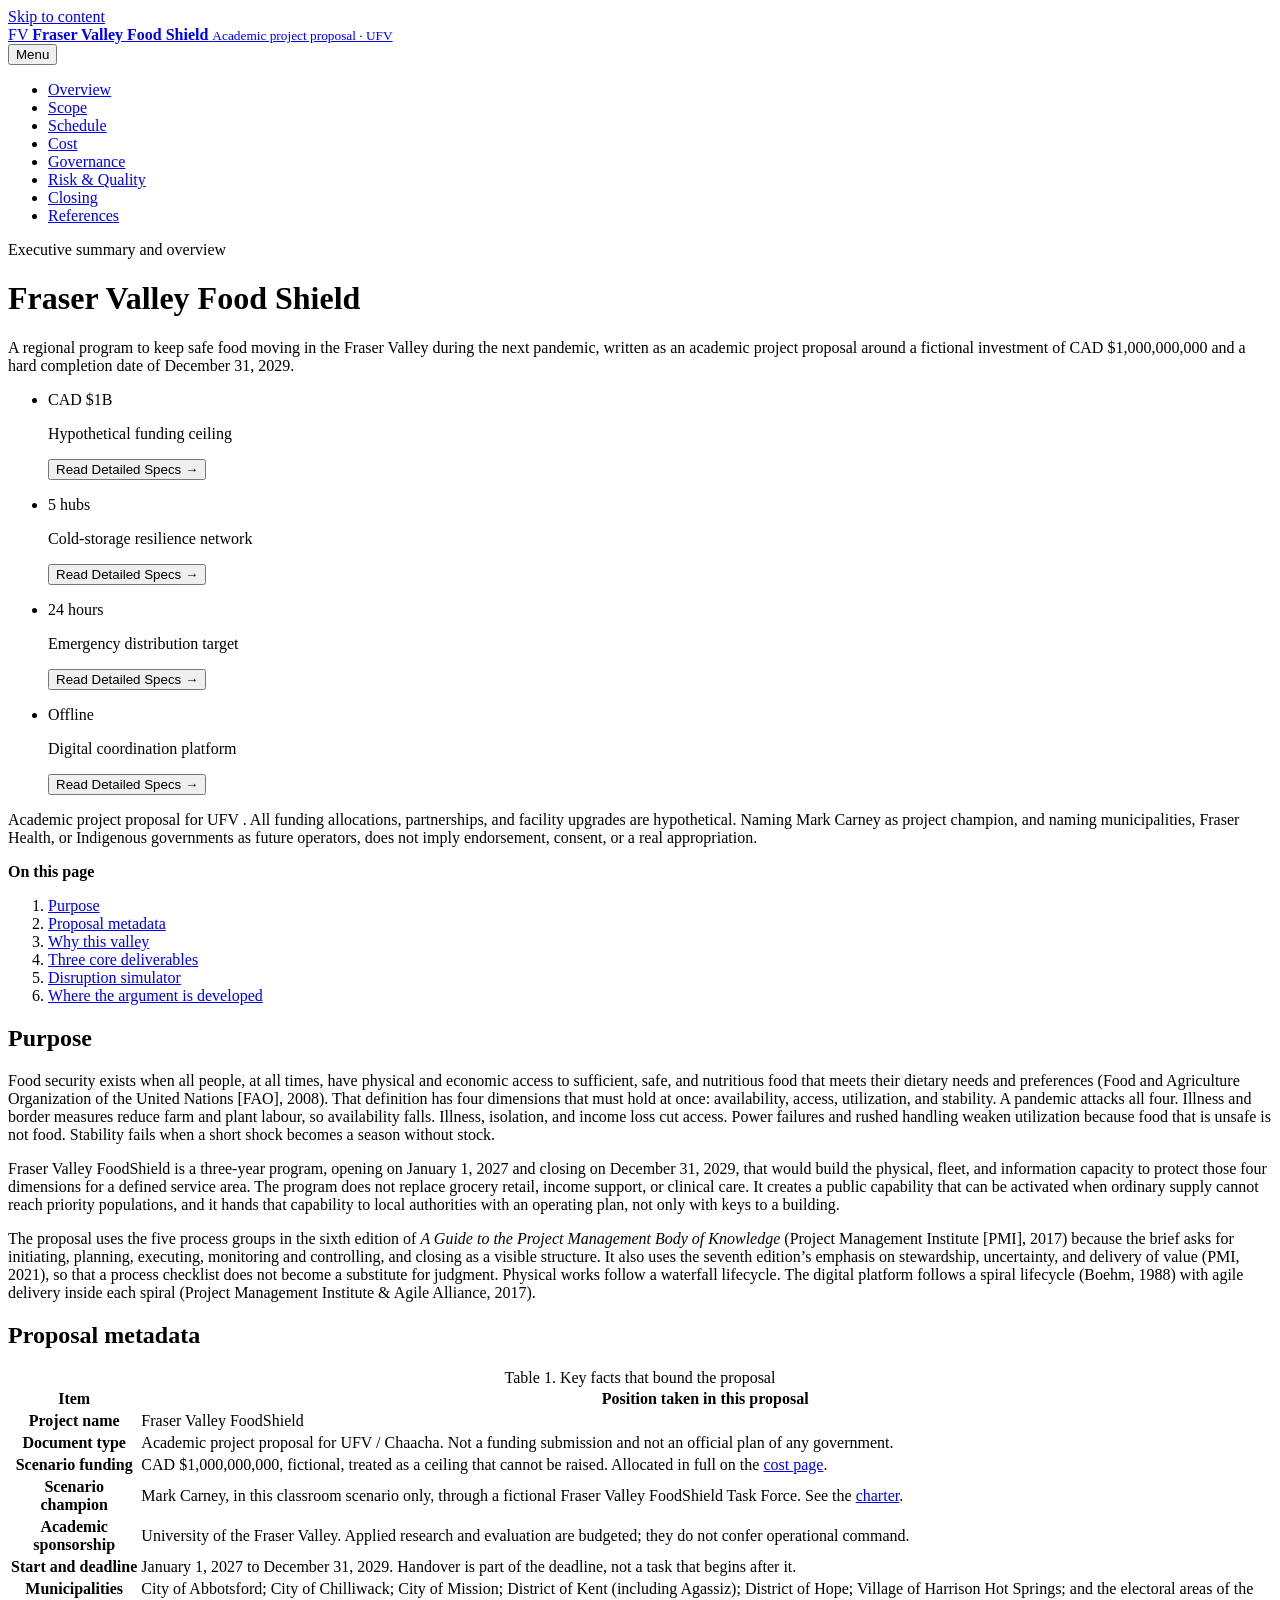
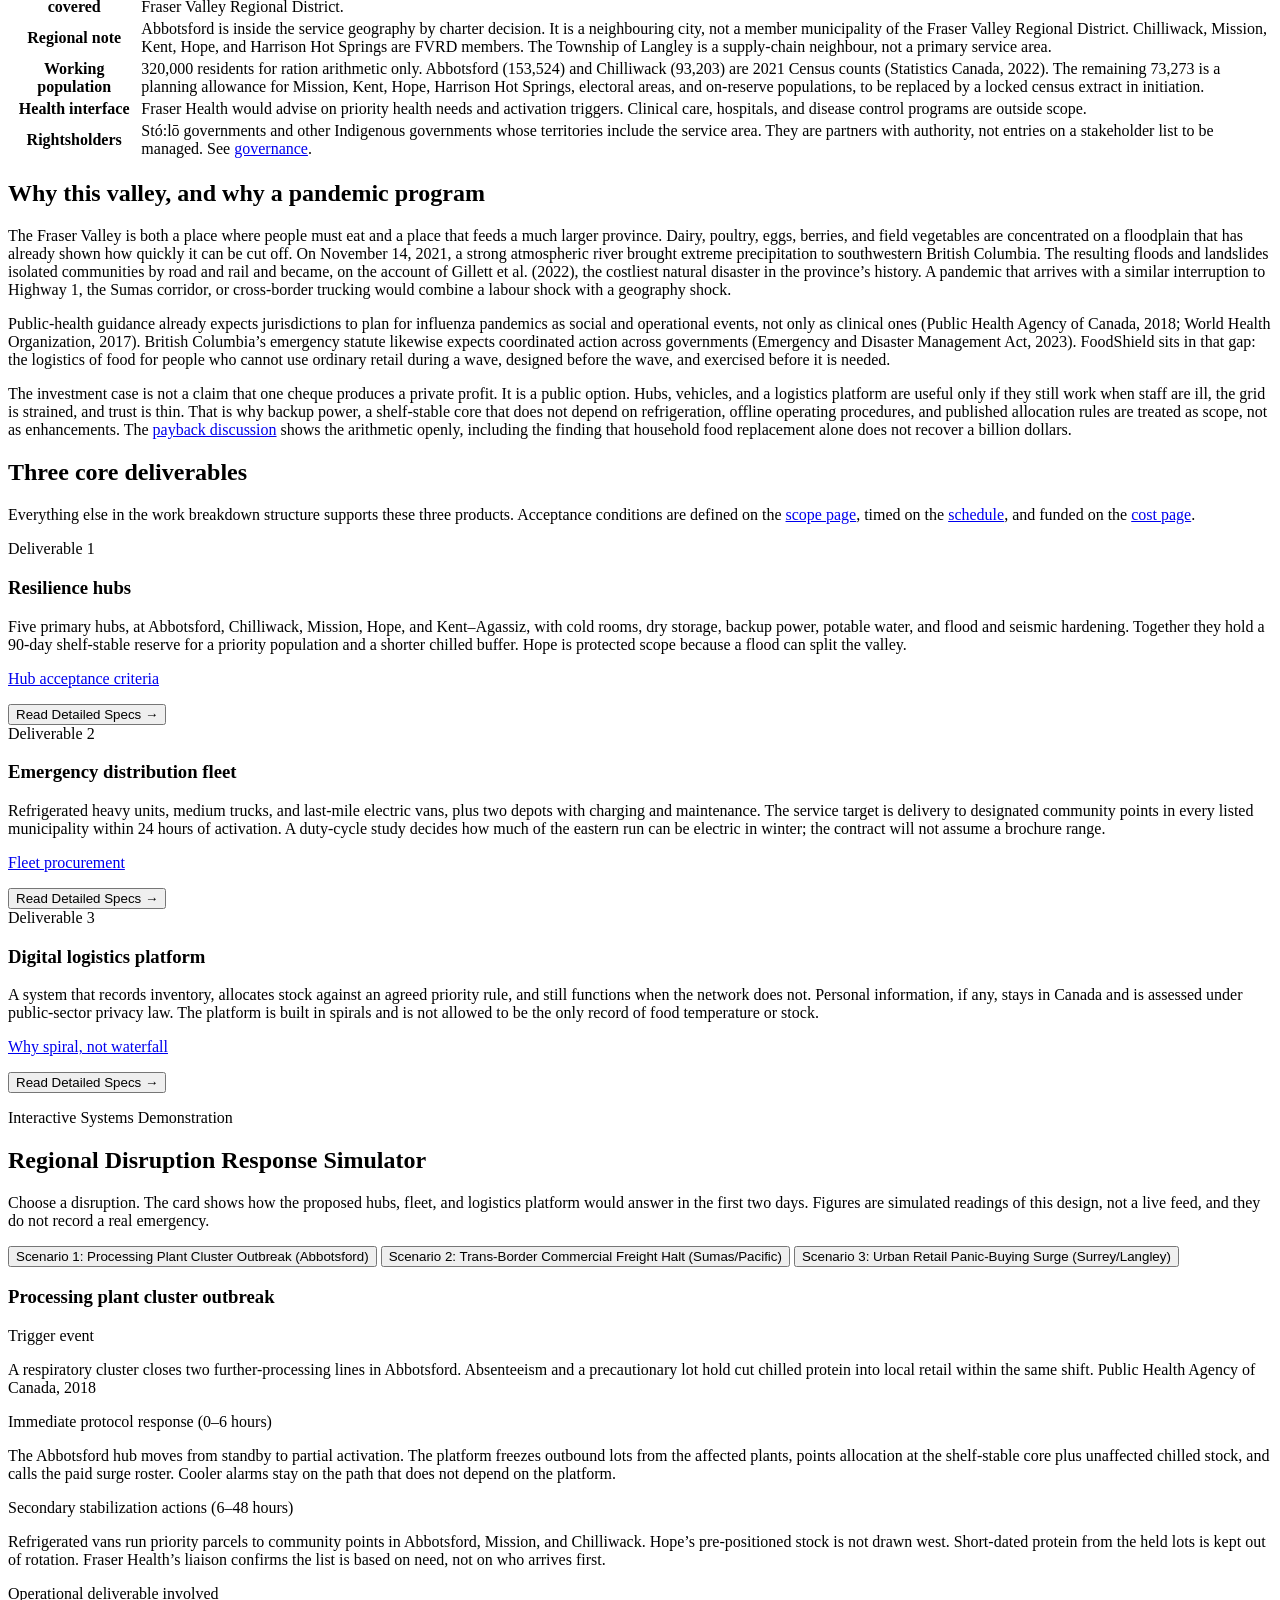
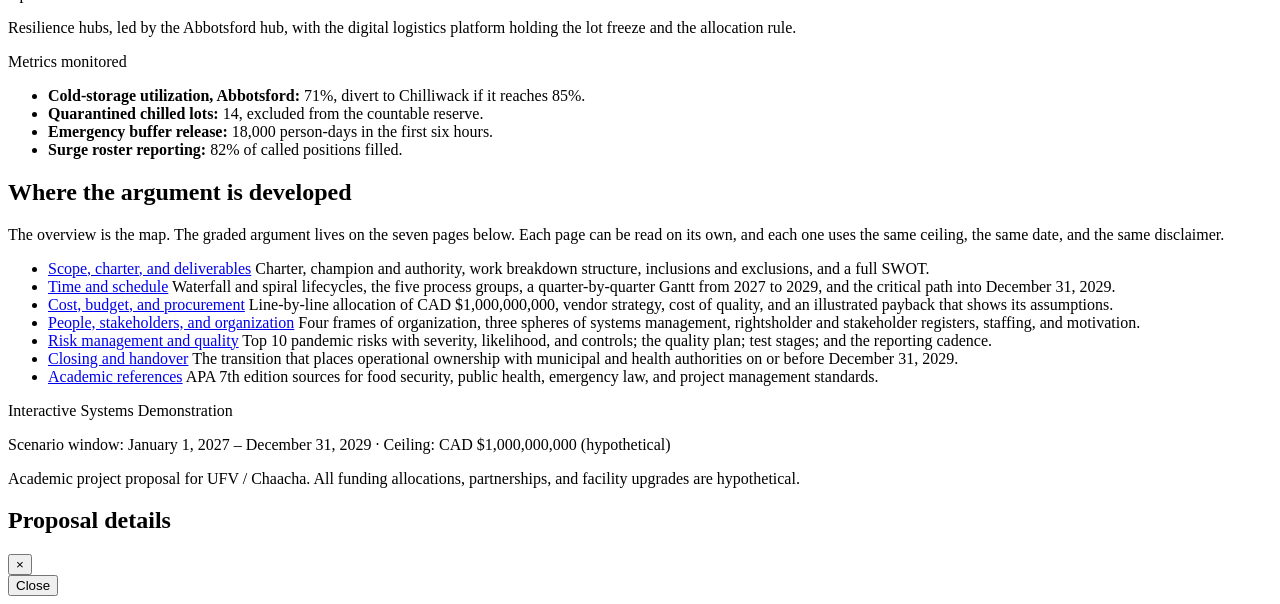
==== index.html @ a515f881 "Add files via upload" ====
<!DOCTYPE html>
<html lang="en">
<head>
  <meta charset="utf-8">
  <meta name="viewport" content="width=device-width, initial-scale=1">
  <title>Executive Summary and Overview | Fraser Valley Food Shield</title>
  <meta name="description" content="Academic project proposal for Fraser Valley FoodShield, a hypothetical CAD $1 billion program to prepare Fraser Valley food logistics for the next pandemic by December 31, 2029.">
  <link rel="stylesheet" href="css/style.css">
</head>
<body>
  <a class="skip" href="#main">Skip to content</a>
  <header class="site-header">
    <div class="container header-inner">
      <a class="brand" href="index.html">
        <span class="brand-mark" aria-hidden="true">FV</span>
        <span>
          <strong>Fraser Valley Food Shield</strong>
          <small>Academic project proposal · UFV</small>
        </span>
      </a>
    </div>
    <nav class="site-nav" aria-label="Primary">
      <div class="container nav-bar">
        <button class="nav-toggle" type="button" aria-expanded="false" aria-controls="nav-list">Menu</button>
        <ul class="nav-list" id="nav-list">
          <li><a href="index.html" aria-current="page">Overview</a></li>
          <li><a href="scope.html">Scope</a></li>
          <li><a href="time.html">Schedule</a></li>
          <li><a href="cost.html">Cost</a></li>
          <li><a href="governance.html">Governance</a></li>
          <li><a href="risk-quality.html">Risk &amp; Quality</a></li>
          <li><a href="closing.html">Closing</a></li>
          <li><a href="references.html">References</a></li>
        </ul>
      </div>
    </nav>
  </header>

  <main id="main">
    <header class="page-intro">
      <div class="container">
        <p class="eyebrow">Executive summary and overview</p>
        <h1>Fraser Valley Food Shield</h1>
        <p>A regional program to keep safe food moving in the Fraser Valley during the next pandemic, written as an academic project proposal around a fictional investment of CAD $1,000,000,000 and a hard completion date of December 31, 2029.</p>
        <ul class="hero-metrics" aria-label="Proposal parameters">
          <li>
            <p class="hero-metric-value">CAD $1B</p>
            <p class="hero-metric-label">Hypothetical funding ceiling</p>
            <button type="button" class="spec-link" onclick="openDrawer('budget')" aria-haspopup="dialog" aria-controls="proposal-drawer">Read Detailed Specs →</button>
          </li>
          <li>
            <p class="hero-metric-value">5 hubs</p>
            <p class="hero-metric-label">Cold-storage resilience network</p>
            <button type="button" class="spec-link" onclick="openDrawer('hubs')" aria-haspopup="dialog" aria-controls="proposal-drawer">Read Detailed Specs →</button>
          </li>
          <li>
            <p class="hero-metric-value">24 hours</p>
            <p class="hero-metric-label">Emergency distribution target</p>
            <button type="button" class="spec-link" onclick="openDrawer('fleet')" aria-haspopup="dialog" aria-controls="proposal-drawer">Read Detailed Specs →</button>
          </li>
          <li>
            <p class="hero-metric-value">Offline</p>
            <p class="hero-metric-label">Digital coordination platform</p>
            <button type="button" class="spec-link" onclick="openDrawer('platform')" aria-haspopup="dialog" aria-controls="proposal-drawer">Read Detailed Specs →</button>
          </li>
        </ul>
      </div>
    </header>

    <div class="container content">
      <div class="callout">
        <p>Academic project proposal for UFV . All funding allocations, partnerships, and facility upgrades are hypothetical. Naming Mark Carney as project champion, and naming municipalities, Fraser Health, or Indigenous governments as future operators, does not imply endorsement, consent, or a real appropriation.</p>
      </div>

      <nav class="toc" aria-label="On this page">
        <strong>On this page</strong>
        <ol>
          <li><a href="#purpose">Purpose</a></li>
          <li><a href="#metadata">Proposal metadata</a></li>
          <li><a href="#why">Why this valley</a></li>
          <li><a href="#deliverables">Three core deliverables</a></li>
          <li><a href="#simulator">Disruption simulator</a></li>
          <li><a href="#map">Where the argument is developed</a></li>
        </ol>
      </nav>

      <h2 id="purpose">Purpose</h2>
      <p>Food security exists when all people, at all times, have physical and economic access to sufficient, safe, and nutritious food that meets their dietary needs and preferences (Food and Agriculture Organization of the United Nations [FAO], 2008). That definition has four dimensions that must hold at once: availability, access, utilization, and stability. A pandemic attacks all four. Illness and border measures reduce farm and plant labour, so availability falls. Illness, isolation, and income loss cut access. Power failures and rushed handling weaken utilization because food that is unsafe is not food. Stability fails when a short shock becomes a season without stock.</p>
      <p>Fraser Valley FoodShield is a three-year program, opening on January 1, 2027 and closing on December 31, 2029, that would build the physical, fleet, and information capacity to protect those four dimensions for a defined service area. The program does not replace grocery retail, income support, or clinical care. It creates a public capability that can be activated when ordinary supply cannot reach priority populations, and it hands that capability to local authorities with an operating plan, not only with keys to a building.</p>
      <p>The proposal uses the five process groups in the sixth edition of <cite>A Guide to the Project Management Body of Knowledge</cite> (Project Management Institute [PMI], 2017) because the brief asks for initiating, planning, executing, monitoring and controlling, and closing as a visible structure. It also uses the seventh edition’s emphasis on stewardship, uncertainty, and delivery of value (PMI, 2021), so that a process checklist does not become a substitute for judgment. Physical works follow a waterfall lifecycle. The digital platform follows a spiral lifecycle (Boehm, 1988) with agile delivery inside each spiral (Project Management Institute &amp; Agile Alliance, 2017).</p>

      <h2 id="metadata">Proposal metadata</h2>
      <div class="table-wrap">
        <table>
          <caption>Table 1. Key facts that bound the proposal</caption>
          <thead>
            <tr>
              <th scope="col">Item</th>
              <th scope="col">Position taken in this proposal</th>
            </tr>
          </thead>
          <tbody>
            <tr>
              <th scope="row">Project name</th>
              <td>Fraser Valley FoodShield</td>
            </tr>
            <tr>
              <th scope="row">Document type</th>
              <td>Academic project proposal for UFV / Chaacha. Not a funding submission and not an official plan of any government.</td>
            </tr>
            <tr>
              <th scope="row">Scenario funding</th>
              <td>CAD $1,000,000,000, fictional, treated as a ceiling that cannot be raised. Allocated in full on the <a href="cost.html">cost page</a>.</td>
            </tr>
            <tr>
              <th scope="row">Scenario champion</th>
              <td>Mark Carney, in this classroom scenario only, through a fictional Fraser Valley FoodShield Task Force. See the <a href="scope.html#champion">charter</a>.</td>
            </tr>
            <tr>
              <th scope="row">Academic sponsorship</th>
              <td>University of the Fraser Valley. Applied research and evaluation are budgeted; they do not confer operational command.</td>
            </tr>
            <tr>
              <th scope="row">Start and deadline</th>
              <td>January 1, 2027 to December 31, 2029. Handover is part of the deadline, not a task that begins after it.</td>
            </tr>
            <tr>
              <th scope="row">Municipalities covered</th>
              <td>City of Abbotsford; City of Chilliwack; City of Mission; District of Kent (including Agassiz); District of Hope; Village of Harrison Hot Springs; and the electoral areas of the Fraser Valley Regional District.</td>
            </tr>
            <tr>
              <th scope="row">Regional note</th>
              <td>Abbotsford is inside the service geography by charter decision. It is a neighbouring city, not a member municipality of the Fraser Valley Regional District. Chilliwack, Mission, Kent, Hope, and Harrison Hot Springs are FVRD members. The Township of Langley is a supply-chain neighbour, not a primary service area.</td>
            </tr>
            <tr>
              <th scope="row">Working population</th>
              <td>320,000 residents for ration arithmetic only. Abbotsford (153,524) and Chilliwack (93,203) are 2021 Census counts (Statistics Canada, 2022). The remaining 73,273 is a planning allowance for Mission, Kent, Hope, Harrison Hot Springs, electoral areas, and on-reserve populations, to be replaced by a locked census extract in initiation.</td>
            </tr>
            <tr>
              <th scope="row">Health interface</th>
              <td>Fraser Health would advise on priority health needs and activation triggers. Clinical care, hospitals, and disease control programs are outside scope.</td>
            </tr>
            <tr>
              <th scope="row">Rightsholders</th>
              <td>Stó:lō governments and other Indigenous governments whose territories include the service area. They are partners with authority, not entries on a stakeholder list to be managed. See <a href="governance.html#rightsholders">governance</a>.</td>
            </tr>
          </tbody>
        </table>
      </div>

      <h2 id="why">Why this valley, and why a pandemic program</h2>
      <p>The Fraser Valley is both a place where people must eat and a place that feeds a much larger province. Dairy, poultry, eggs, berries, and field vegetables are concentrated on a floodplain that has already shown how quickly it can be cut off. On November 14, 2021, a strong atmospheric river brought extreme precipitation to southwestern British Columbia. The resulting floods and landslides isolated communities by road and rail and became, on the account of Gillett et al. (2022), the costliest natural disaster in the province’s history. A pandemic that arrives with a similar interruption to Highway 1, the Sumas corridor, or cross-border trucking would combine a labour shock with a geography shock.</p>
      <p>Public-health guidance already expects jurisdictions to plan for influenza pandemics as social and operational events, not only as clinical ones (Public Health Agency of Canada, 2018; World Health Organization, 2017). British Columbia’s emergency statute likewise expects coordinated action across governments (Emergency and Disaster Management Act, 2023). FoodShield sits in that gap: the logistics of food for people who cannot use ordinary retail during a wave, designed before the wave, and exercised before it is needed.</p>
      <p>The investment case is not a claim that one cheque produces a private profit. It is a public option. Hubs, vehicles, and a logistics platform are useful only if they still work when staff are ill, the grid is strained, and trust is thin. That is why backup power, a shelf-stable core that does not depend on refrigeration, offline operating procedures, and published allocation rules are treated as scope, not as enhancements. The <a href="cost.html#roi">payback discussion</a> shows the arithmetic openly, including the finding that household food replacement alone does not recover a billion dollars.</p>

      <h2 id="deliverables">Three core deliverables</h2>
      <p>Everything else in the work breakdown structure supports these three products. Acceptance conditions are defined on the <a href="scope.html#wbs">scope page</a>, timed on the <a href="time.html">schedule</a>, and funded on the <a href="cost.html">cost page</a>.</p>
      <div class="cards">
        <article class="card">
          <span class="kicker">Deliverable 1</span>
          <h3>Resilience hubs</h3>
          <p>Five primary hubs, at Abbotsford, Chilliwack, Mission, Hope, and Kent–Agassiz, with cold rooms, dry storage, backup power, potable water, and flood and seismic hardening. Together they hold a 90-day shelf-stable reserve for a priority population and a shorter chilled buffer. Hope is protected scope because a flood can split the valley.</p>
          <p><a href="scope.html#wbs">Hub acceptance criteria</a></p>
          <button type="button" class="spec-link" onclick="openDrawer('hubs')" aria-haspopup="dialog" aria-controls="proposal-drawer">Read Detailed Specs →</button>
        </article>
        <article class="card">
          <span class="kicker">Deliverable 2</span>
          <h3>Emergency distribution fleet</h3>
          <p>Refrigerated heavy units, medium trucks, and last-mile electric vans, plus two depots with charging and maintenance. The service target is delivery to designated community points in every listed municipality within 24 hours of activation. A duty-cycle study decides how much of the eastern run can be electric in winter; the contract will not assume a brochure range.</p>
          <p><a href="cost.html#procurement">Fleet procurement</a></p>
          <button type="button" class="spec-link" onclick="openDrawer('fleet')" aria-haspopup="dialog" aria-controls="proposal-drawer">Read Detailed Specs →</button>
        </article>
        <article class="card">
          <span class="kicker">Deliverable 3</span>
          <h3>Digital logistics platform</h3>
          <p>A system that records inventory, allocates stock against an agreed priority rule, and still functions when the network does not. Personal information, if any, stays in Canada and is assessed under public-sector privacy law. The platform is built in spirals and is not allowed to be the only record of food temperature or stock.</p>
          <p><a href="time.html#lifecycle">Why spiral, not waterfall</a></p>
          <button type="button" class="spec-link" onclick="openDrawer('platform')" aria-haspopup="dialog" aria-controls="proposal-drawer">Read Detailed Specs →</button>
        </article>
      </div>

      <section class="simulator" id="simulator" aria-labelledby="simulator-title">
        <p class="sim-badge">Interactive Systems Demonstration</p>
        <h2 id="simulator-title">Regional Disruption Response Simulator</h2>
        <p class="sim-lead">Choose a disruption. The card shows how the proposed hubs, fleet, and logistics platform would answer in the first two days. Figures are simulated readings of this design, not a live feed, and they do not record a real emergency.</p>
        <div class="sim-tabs" role="tablist" aria-label="Disruption scenarios">
          <button class="sim-tab" id="sim-tab-1" type="button" role="tab" aria-selected="true" aria-controls="sim-panel" tabindex="0">Scenario 1: Processing Plant Cluster Outbreak (Abbotsford)</button>
          <button class="sim-tab" id="sim-tab-2" type="button" role="tab" aria-selected="false" aria-controls="sim-panel" tabindex="-1">Scenario 2: Trans-Border Commercial Freight Halt (Sumas/Pacific)</button>
          <button class="sim-tab" id="sim-tab-3" type="button" role="tab" aria-selected="false" aria-controls="sim-panel" tabindex="-1">Scenario 3: Urban Retail Panic-Buying Surge (Surrey/Langley)</button>
        </div>
        <div class="sim-panel" id="sim-panel" role="tabpanel" aria-labelledby="sim-tab-1">
          <h3 class="sim-scenario-title">Processing plant cluster outbreak</h3>
          <p class="sim-kicker">Trigger event</p>
          <p>A respiratory cluster closes two further-processing lines in Abbotsford. Absenteeism and a precautionary lot hold cut chilled protein into local retail within the same shift. <span class="cite-tag">Public Health Agency of Canada, 2018</span></p>
          <p class="sim-kicker">Immediate protocol response (0–6 hours)</p>
          <p>The Abbotsford hub moves from standby to partial activation. The platform freezes outbound lots from the affected plants, points allocation at the shelf-stable core plus unaffected chilled stock, and calls the paid surge roster. Cooler alarms stay on the path that does not depend on the platform.</p>
          <p class="sim-kicker">Secondary stabilization actions (6–48 hours)</p>
          <p>Refrigerated vans run priority parcels to community points in Abbotsford, Mission, and Chilliwack. Hope’s pre-positioned stock is not drawn west. Short-dated protein from the held lots is kept out of rotation. Fraser Health’s liaison confirms the list is based on need, not on who arrives first.</p>
          <p class="sim-kicker">Operational deliverable involved</p>
          <p>Resilience hubs, led by the Abbotsford hub, with the digital logistics platform holding the lot freeze and the allocation rule.</p>
          <p class="sim-kicker">Metrics monitored</p>
          <ul class="sim-metrics">
            <li><strong>Cold-storage utilization, Abbotsford:</strong> 71%, divert to Chilliwack if it reaches 85%.</li>
            <li><strong>Quarantined chilled lots:</strong> 14, excluded from the countable reserve.</li>
            <li><strong>Emergency buffer release:</strong> 18,000 person-days in the first six hours.</li>
            <li><strong>Surge roster reporting:</strong> 82% of called positions filled.</li>
          </ul>
        </div>
      </section>

      <h2 id="map">Where the argument is developed</h2>
      <p>The overview is the map. The graded argument lives on the seven pages below. Each page can be read on its own, and each one uses the same ceiling, the same date, and the same disclaimer.</p>
      <ul class="page-links">
        <li>
          <a href="scope.html">Scope, charter, and deliverables</a>
          <span>Charter, champion and authority, work breakdown structure, inclusions and exclusions, and a full SWOT.</span>
        </li>
        <li>
          <a href="time.html">Time and schedule</a>
          <span>Waterfall and spiral lifecycles, the five process groups, a quarter-by-quarter Gantt from 2027 to 2029, and the critical path into December 31, 2029.</span>
        </li>
        <li>
          <a href="cost.html">Cost, budget, and procurement</a>
          <span>Line-by-line allocation of CAD $1,000,000,000, vendor strategy, cost of quality, and an illustrated payback that shows its assumptions.</span>
        </li>
        <li>
          <a href="governance.html">People, stakeholders, and organization</a>
          <span>Four frames of organization, three spheres of systems management, rightsholder and stakeholder registers, staffing, and motivation.</span>
        </li>
        <li>
          <a href="risk-quality.html">Risk management and quality</a>
          <span>Top 10 pandemic risks with severity, likelihood, and controls; the quality plan; test stages; and the reporting cadence.</span>
        </li>
        <li>
          <a href="closing.html">Closing and handover</a>
          <span>The transition that places operational ownership with municipal and health authorities on or before December 31, 2029.</span>
        </li>
        <li>
          <a href="references.html">Academic references</a>
          <span>APA 7th edition sources for food security, public health, emergency law, and project management standards.</span>
        </li>
      </ul>
    </div>
  </main>

  <footer class="site-footer">
    <div class="container">
      <p class="footer-meta">Interactive Systems Demonstration</p>
      <p class="footer-meta">Scenario window: January 1, 2027 – December 31, 2029 · Ceiling: CAD $1,000,000,000 (hypothetical)</p>
      <p class="disclaimer">Academic project proposal for UFV / Chaacha. All funding allocations, partnerships, and facility upgrades are hypothetical.</p>
    </div>
  </footer>
  <div id="drawer-backdrop" class="drawer-backdrop"></div>
  <aside id="proposal-drawer" class="proposal-drawer" role="dialog" aria-modal="true" aria-labelledby="drawer-title" aria-hidden="true" inert>
    <header class="drawer-header">
      <div>
        <p class="drawer-badge" id="drawer-badge"></p>
        <h2 id="drawer-title">Proposal details</h2>
      </div>
      <button type="button" class="drawer-close" onclick="closeDrawer()" aria-label="Close details">&times;</button>
    </header>
    <div id="drawer-body" class="drawer-body"></div>
    <footer class="drawer-footer">
      <button type="button" class="drawer-close-btn" onclick="closeDrawer()">Close</button>
    </footer>
  </aside>
  <script src="js/main.js"></script>
</body>
</html>
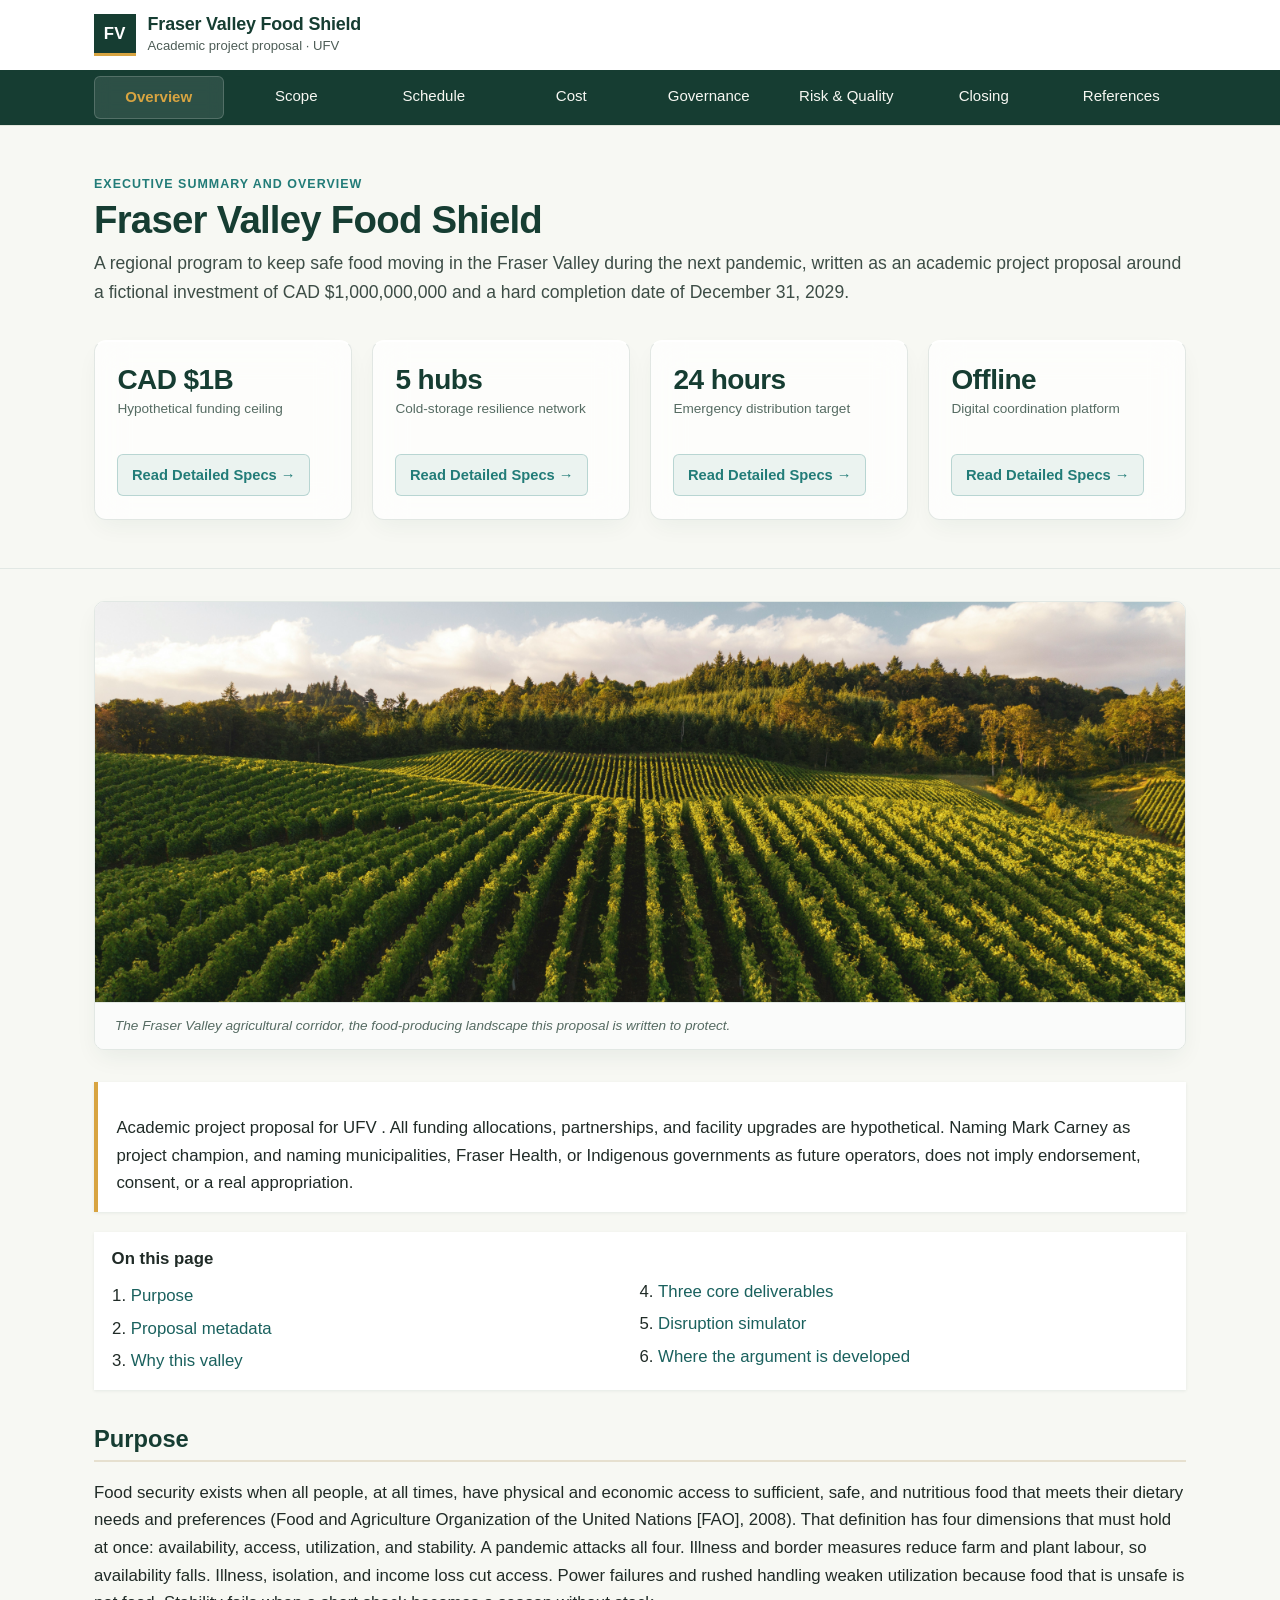
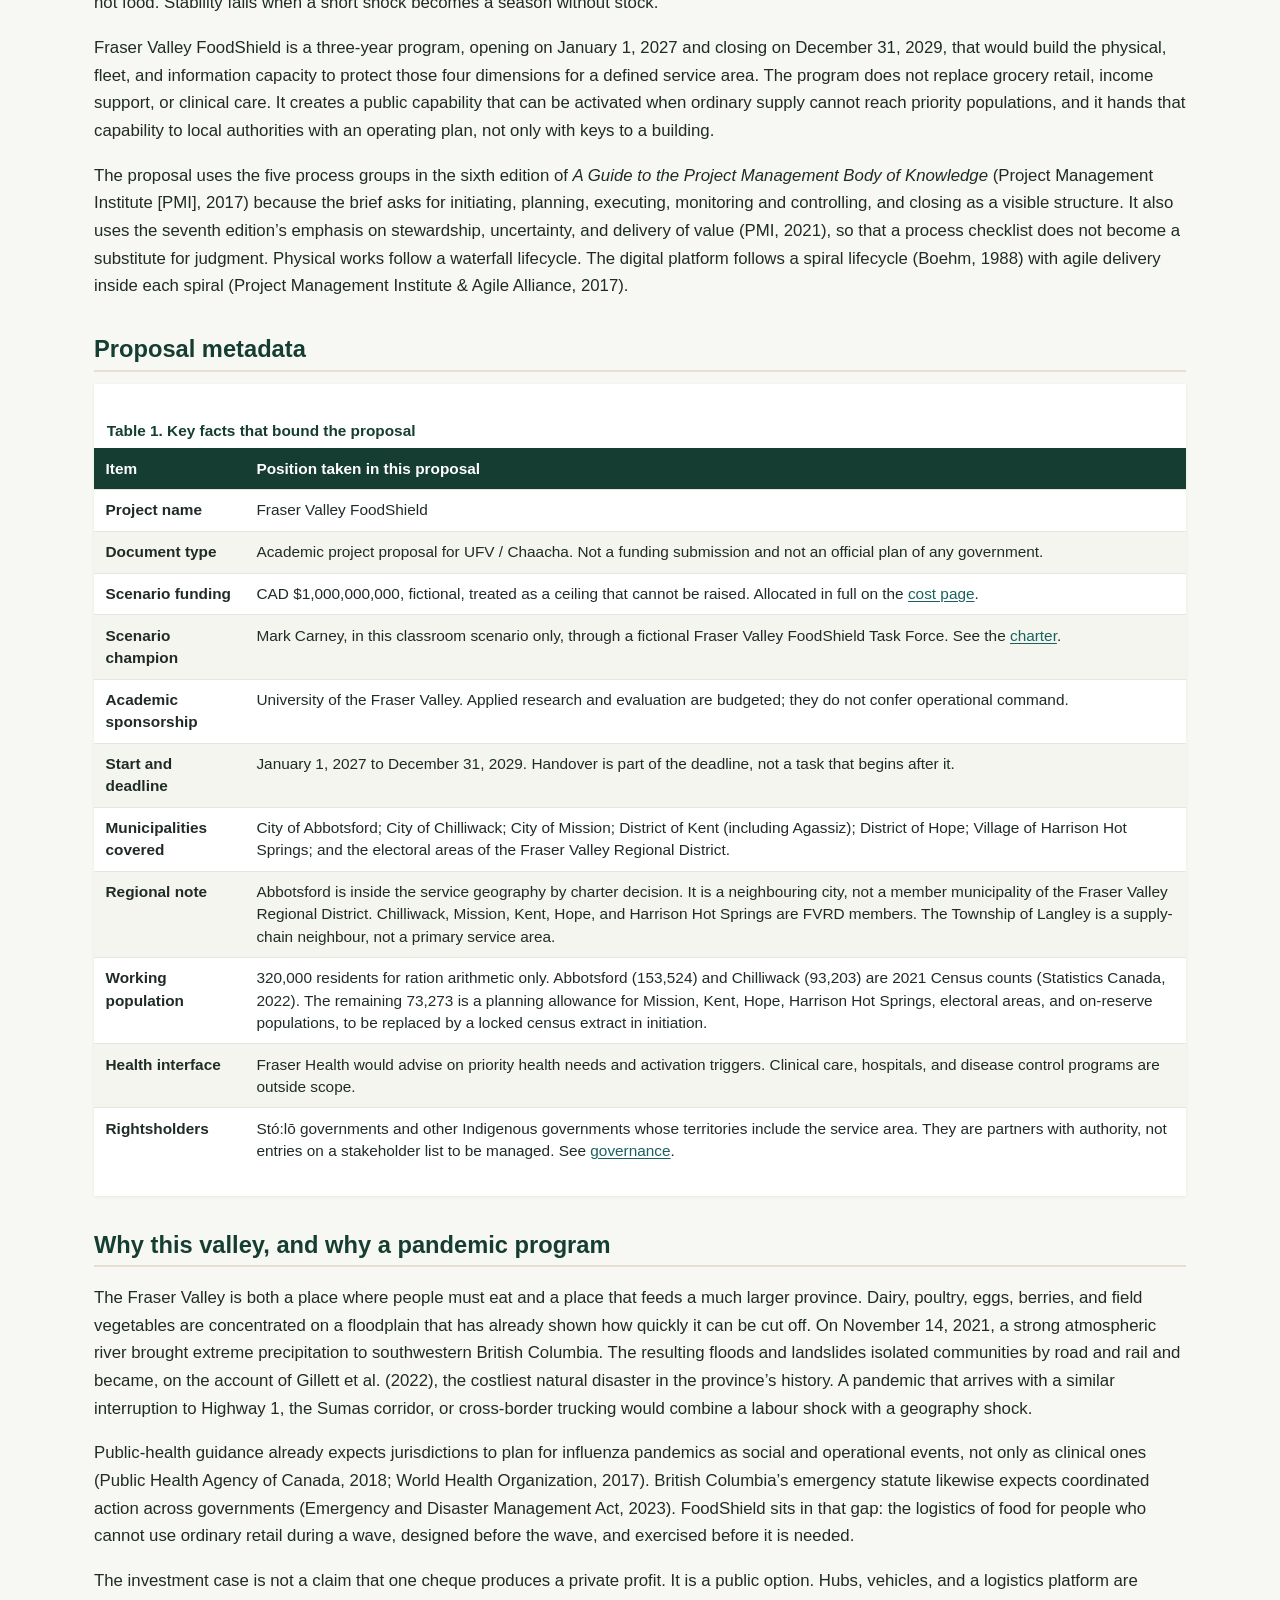
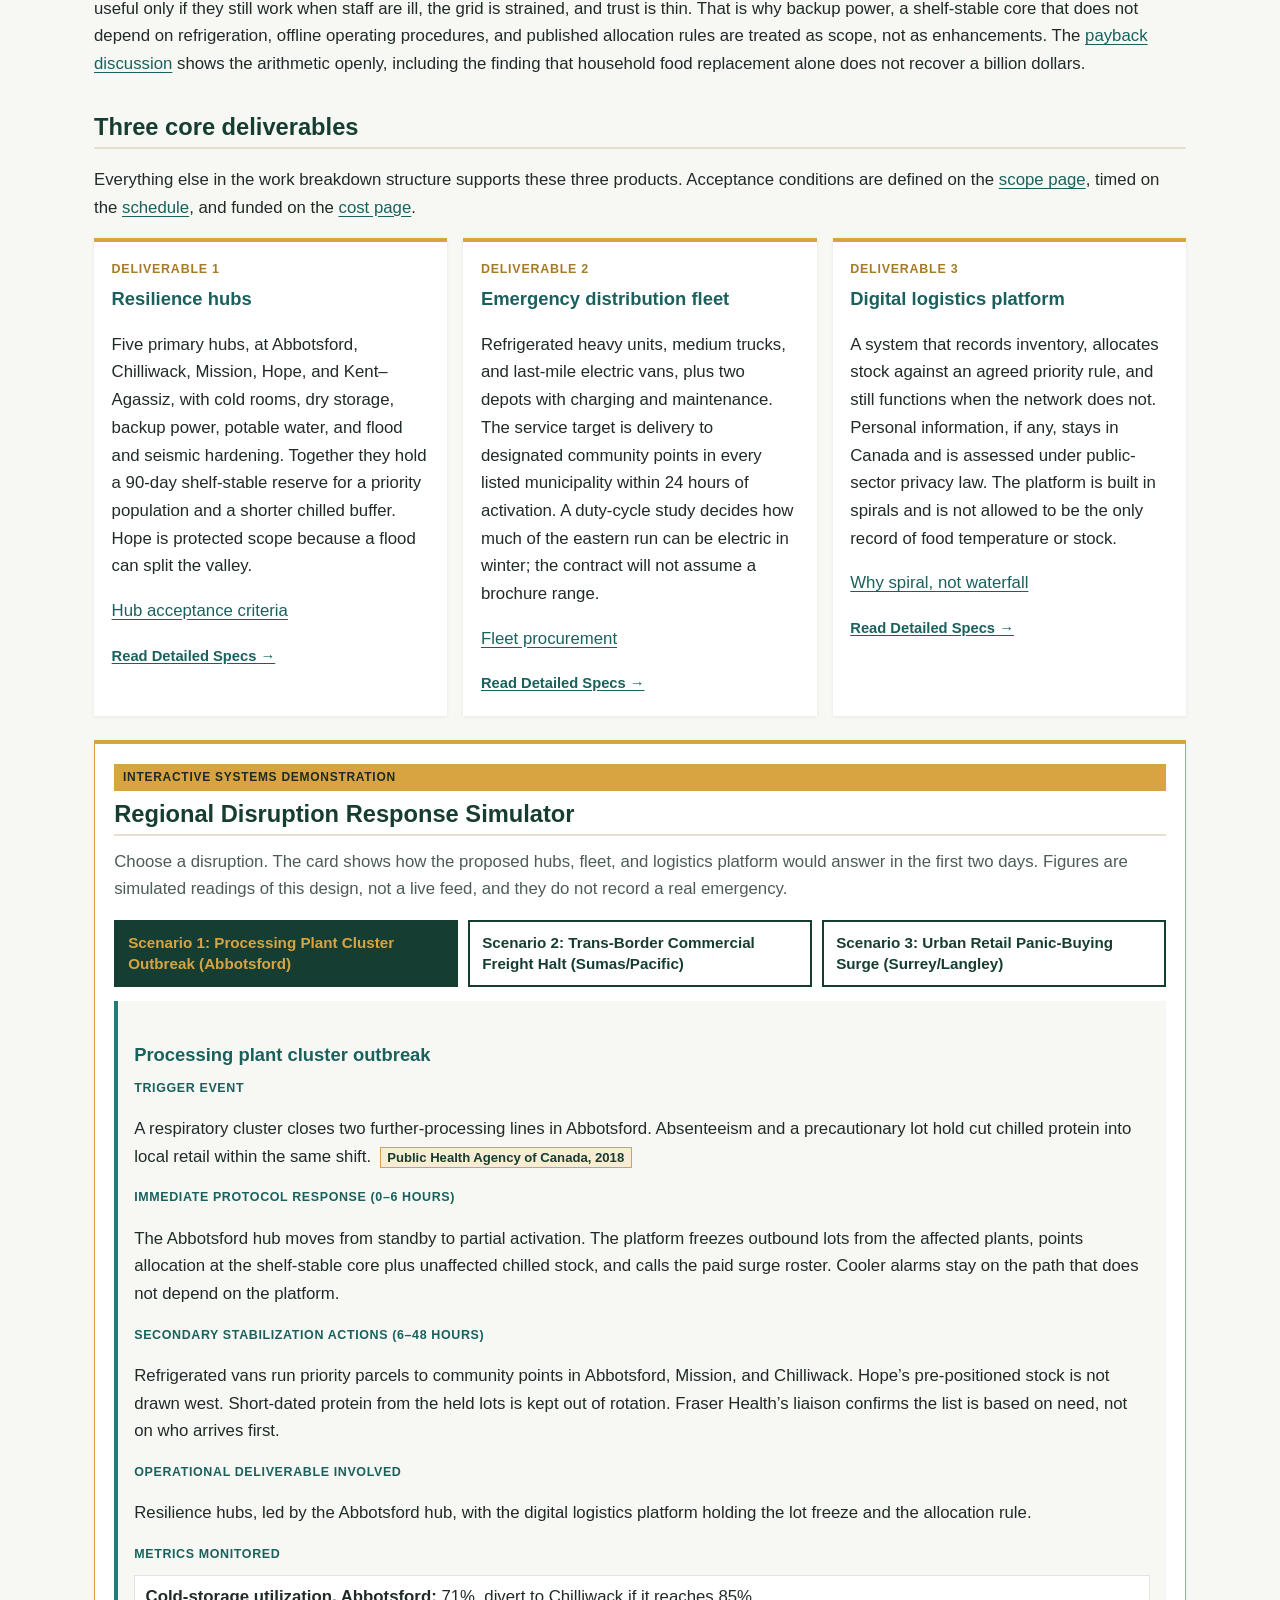
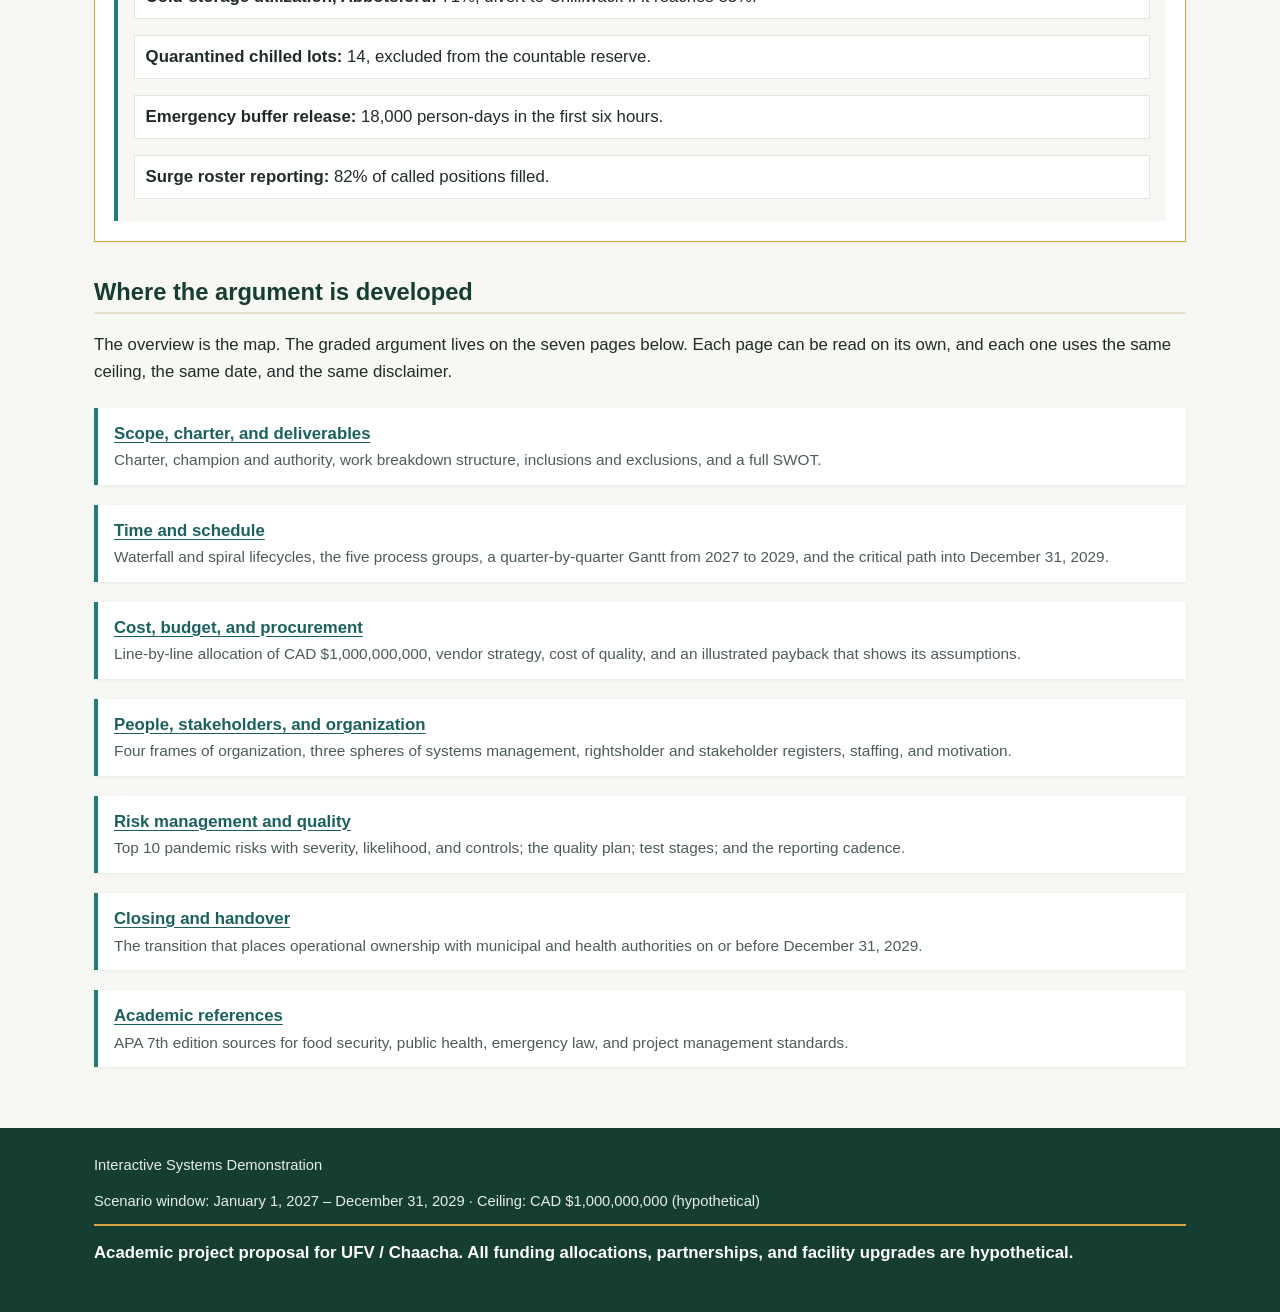
==== commit 02a2ce64: "Add files via upload" ====
--- a/index.html
+++ b/index.html
@@ -68,6 +68,11 @@
     </header>
 
     <div class="container content">
+      <figure class="featured-image">
+        <img src="images/hero-valley.jpg" alt="Aerial view of agricultural farmland across the Fraser Valley">
+        <figcaption>The Fraser Valley agricultural corridor, the food-producing landscape this proposal is written to protect.</figcaption>
+      </figure>
+
       <div class="callout">
         <p>Academic project proposal for UFV . All funding allocations, partnerships, and facility upgrades are hypothetical. Naming Mark Carney as project champion, and naming municipalities, Fraser Health, or Indigenous governments as future operators, does not imply endorsement, consent, or a real appropriation.</p>
       </div>
--- a/css/style.css
+++ b/css/style.css
@@ -0,0 +1,1729 @@
+/* Fraser Valley FoodShield — academic proposal stylesheet */
+
+:root {
+  --green: #163d32;
+  --green-mid: #1e5244;
+  --teal: #227c78;
+  --teal-dark: #1a615e;
+  --gold: #d8a441;
+  --gold-deep: #a67b28;
+  --bg: #f7f8f3;
+  --ink: #202b27;
+  --white: #ffffff;
+  --line: #e3e6dc;
+  --muted: #4d5c56;
+  --row: #f3f5ee;
+  --shadow: 0 1px 3px rgba(22, 61, 50, 0.08);
+  --max: 1050px;
+  --serif-none: "Segoe UI", "Helvetica Neue", Helvetica, Arial, sans-serif;
+}
+
+*,
+*::before,
+*::after {
+  box-sizing: border-box;
+}
+
+html {
+  scroll-behavior: smooth;
+}
+
+body {
+  margin: 0;
+  background: var(--bg);
+  color: var(--ink);
+  font-family: var(--serif-none);
+  font-size: 1.05rem;
+  line-height: 1.65;
+}
+
+img {
+  max-width: 100%;
+  height: auto;
+}
+
+a {
+  color: var(--teal-dark);
+  text-underline-offset: 0.15em;
+}
+
+a:hover {
+  color: var(--green);
+}
+
+a:focus-visible,
+button:focus-visible {
+  outline: 3px solid var(--gold);
+  outline-offset: 2px;
+}
+
+.skip {
+  position: absolute;
+  left: 0.75rem;
+  top: -3rem;
+  background: var(--gold);
+  color: var(--ink);
+  padding: 0.4rem 0.7rem;
+  z-index: 20;
+  text-decoration: none;
+  font-weight: 700;
+}
+
+.skip:focus {
+  top: 0.75rem;
+}
+
+.container {
+  width: 100%;
+  max-width: 1140px;
+  margin-left: auto;
+  margin-right: auto;
+  padding-left: 1.5rem;
+  padding-right: 1.5rem;
+  box-sizing: border-box;
+}
+
+.site-header {
+  background: var(--white);
+  border-bottom: 1px solid var(--line);
+}
+
+.header-inner {
+  display: flex;
+  align-items: center;
+  justify-content: space-between;
+  gap: 1rem;
+  padding-top: 0.85rem;
+  padding-bottom: 0.85rem;
+}
+
+.brand {
+  display: flex;
+  align-items: center;
+  gap: 0.75rem;
+  color: var(--green);
+  text-decoration: none;
+}
+
+.brand strong {
+  display: block;
+  font-size: 1.12rem;
+  letter-spacing: -0.01em;
+  line-height: 1.2;
+}
+
+.brand small {
+  display: block;
+  color: var(--muted);
+  font-size: 0.82rem;
+}
+
+.brand-mark {
+  width: 2.6rem;
+  height: 2.6rem;
+  display: grid;
+  place-items: center;
+  background: var(--green);
+  color: var(--white);
+  font-weight: 700;
+  letter-spacing: 0.02em;
+  border-bottom: 3px solid var(--gold);
+}
+
+.header-disclaimer {
+  margin: 0;
+  padding-top: 0;
+  padding-bottom: 0.7rem;
+  color: var(--muted);
+  font-size: 0.82rem;
+  line-height: 1.45;
+  max-width: none;
+}
+
+.site-nav {
+  background: var(--green);
+}
+
+.nav-bar {
+  display: flex;
+  align-items: center;
+  gap: 0.75rem;
+  min-height: 3rem;
+}
+
+.nav-toggle {
+  display: none;
+  align-items: center;
+  margin: 0.55rem 0;
+  padding: 0.55rem 1.1rem;
+  border: 1px solid rgba(255, 255, 255, 0.18);
+  border-top-color: rgba(255, 255, 255, 0.45);
+  border-radius: 8px;
+  background: rgba(255, 255, 255, 0.08);
+  backdrop-filter: blur(16px) saturate(180%);
+  -webkit-backdrop-filter: blur(16px) saturate(180%);
+  box-shadow: 0 8px 20px -4px rgba(0, 0, 0, 0.35), inset 0 1px 1px 0 rgba(255, 255, 255, 0.3);
+  color: #ffffff;
+  font-family: var(--serif-none);
+  font-size: 0.82rem;
+  font-weight: 600;
+  letter-spacing: 0.08em;
+  text-transform: uppercase;
+  cursor: pointer;
+  transition: transform 0.2s ease, background 0.2s ease, border-color 0.2s ease, box-shadow 0.2s ease;
+}
+
+.nav-toggle:hover {
+  transform: translateY(-1px);
+  background: rgba(255, 255, 255, 0.15);
+  border-top-color: rgba(255, 255, 255, 0.65);
+}
+
+.nav-toggle:active {
+  transform: translateY(1px);
+  box-shadow: 0 3px 8px -2px rgba(0, 0, 0, 0.28), inset 0 1px 1px 0 rgba(255, 255, 255, 0.2);
+}
+
+.nav-toggle:focus-visible {
+  outline: 3px solid #d8a441;
+  outline-offset: 2px;
+}
+
+.nav-list {
+  list-style: none;
+  display: flex;
+  flex-wrap: nowrap;
+  align-items: stretch;
+  flex: 1 1 auto;
+  width: 100%;
+  gap: 0.5rem;
+  margin: 0;
+  padding: 0.35rem 0;
+}
+
+.nav-list > li {
+  flex: 1 1 0;
+  min-width: 0;
+}
+
+.nav-list > li > a {
+  display: flex;
+  align-items: center;
+  justify-content: center;
+  width: 100%;
+  min-height: 2.6rem;
+  box-sizing: border-box;
+  color: var(--bg);
+  text-align: center;
+  text-decoration: none;
+  padding: 0.5rem 0.35rem;
+  font-size: 0.94rem;
+  white-space: nowrap;
+  border-bottom: 3px solid transparent;
+}
+
+.nav-list a:hover {
+  color: var(--white);
+  border-bottom-color: rgba(216, 164, 65, 0.7);
+}
+
+.nav-list a[aria-current="page"] {
+  color: #d8a441;
+  font-weight: 700;
+  background: rgba(255, 255, 255, 0.1);
+  backdrop-filter: blur(8px);
+  -webkit-backdrop-filter: blur(8px);
+  border: 1px solid rgba(255, 255, 255, 0.18);
+  border-radius: 6px;
+}
+
+.nav-list a[aria-current="page"]:hover {
+  color: #d8a441;
+  border-bottom-color: transparent;
+}
+
+.page-intro {
+  background-color: var(--bg, #f7f8f3);
+  color: var(--text, #202b27);
+  padding: 3rem 0;
+  border-bottom: 1px solid var(--border, #e2e8e4);
+}
+
+.page-intro .eyebrow {
+  color: var(--secondary, #227c78);
+  font-size: 0.78rem;
+  font-weight: 700;
+  letter-spacing: 0.08em;
+  text-transform: uppercase;
+}
+
+.page-intro h1 {
+  margin: 0.2rem 0 0.45rem;
+  color: var(--primary, #163d32);
+  font-size: 2.4rem;
+  line-height: 1.15;
+  letter-spacing: -0.02em;
+  font-weight: 800;
+}
+
+.page-intro p {
+  margin: 0;
+  max-width: none;
+  color: #3d4d46;
+  font-size: 1.1rem;
+  line-height: 1.65;
+}
+
+.eyebrow {
+  margin: 0;
+  color: var(--gold);
+  font-size: 0.78rem;
+  font-weight: 700;
+  letter-spacing: 0.08em;
+  text-transform: uppercase;
+}
+
+.content {
+  padding-bottom: 3rem;
+}
+
+.content h2 {
+  color: var(--green);
+  font-size: 1.48rem;
+  line-height: 1.25;
+  margin: 2.2rem 0 0.7rem;
+  padding-bottom: 0.3rem;
+  border-bottom: 2px solid #e6e0cf;
+}
+
+.content h3 {
+  color: var(--teal-dark);
+  font-size: 1.15rem;
+  margin: 1.5rem 0 0.45rem;
+}
+
+p,
+.content p,
+article p {
+  max-width: 100%;
+  width: 100%;
+  box-sizing: border-box;
+}
+
+.content h1,
+.content h2,
+.content h3,
+.content ul,
+.content ol,
+.content table,
+.table-wrap {
+  max-width: none;
+  width: 100%;
+  box-sizing: border-box;
+}
+
+.content li {
+  margin: 0.3rem 0;
+  max-width: none;
+}
+
+.lede {
+  font-size: 1.12rem;
+}
+
+.callout {
+  background: var(--white);
+  border-left: 4px solid var(--gold);
+  box-shadow: var(--shadow);
+  padding: 0.95rem 1.15rem;
+  margin: 1.25rem 0;
+}
+
+.page-intro + .content > .callout:first-child {
+  margin-top: 2.5rem;
+}
+
+.callout p:last-child {
+  margin-bottom: 0;
+}
+
+.callout-teal {
+  border-left-color: var(--teal);
+}
+
+.featured-image {
+  margin: 2rem 0;
+  border-radius: 10px;
+  overflow: hidden;
+  box-shadow: 0 10px 25px -5px rgba(22, 61, 50, 0.08);
+  border: 1px solid var(--border, #E2E8E4);
+  background-color: #FFFFFF;
+}
+
+.featured-image img {
+  width: 100%;
+  height: auto;
+  max-height: 400px;
+  object-fit: cover;
+  display: block;
+}
+
+.featured-image figcaption {
+  padding: 0.75rem 1.25rem;
+  font-size: 0.85rem;
+  color: #556B62;
+  background: #FAFBFA;
+  border-top: 1px solid var(--border, #E2E8E4);
+  font-style: italic;
+}
+
+.cards {
+  display: grid;
+  grid-template-columns: repeat(3, 1fr);
+  gap: 1rem;
+  margin: 1rem 0 0.5rem;
+}
+
+.card,
+.panel {
+  background: var(--white);
+  box-shadow: var(--shadow);
+  padding: 1.05rem 1.1rem 1.15rem;
+}
+
+.card {
+  border-top: 4px solid var(--gold);
+}
+
+.card h3,
+.panel h3 {
+  margin-top: 0;
+}
+
+.card p:last-child,
+.panel p:last-child {
+  margin-bottom: 0;
+}
+
+.kicker {
+  display: block;
+  color: var(--gold-deep);
+  font-size: 0.78rem;
+  font-weight: 700;
+  letter-spacing: 0.06em;
+  text-transform: uppercase;
+  margin-bottom: 0.25rem;
+}
+
+.page-links {
+  list-style: none;
+  padding: 0;
+  margin: 0.5rem 0 0;
+  display: grid;
+  gap: 0.65rem;
+}
+
+.page-links li {
+  background: var(--white);
+  box-shadow: var(--shadow);
+  padding: 0.75rem 1rem;
+  max-width: none;
+  border-left: 4px solid var(--teal);
+}
+
+.page-links a {
+  font-weight: 700;
+}
+
+.page-links span {
+  display: block;
+  color: var(--muted);
+  font-size: 0.96rem;
+}
+
+.toc {
+  background: var(--white);
+  box-shadow: var(--shadow);
+  padding: 0.8rem 1.1rem;
+  margin: 1.2rem 0 0.4rem;
+}
+
+.toc ol {
+  margin: 0.3rem 0 0;
+  columns: 2;
+  padding-left: 1.2rem;
+}
+
+.toc a {
+  text-decoration: none;
+}
+
+.toc a:hover {
+  text-decoration: underline;
+}
+
+.table-wrap {
+  overflow-x: auto;
+  margin: 0.8rem 0 0.4rem;
+  background: var(--white);
+  box-shadow: var(--shadow);
+}
+
+table {
+  width: 100%;
+  margin: 1.5rem 0;
+  box-sizing: border-box;
+  border-collapse: collapse;
+  background: var(--white);
+  font-size: 0.96rem;
+  line-height: 1.45;
+}
+
+caption {
+  text-align: left;
+  font-weight: 700;
+  color: var(--green);
+  padding: 0.75rem 0.8rem 0.35rem;
+  caption-side: top;
+}
+
+th,
+td {
+  padding: 0.58rem 0.72rem;
+  vertical-align: top;
+  border-bottom: 1px solid var(--line);
+  text-align: left;
+}
+
+thead th {
+  background: var(--green);
+  color: var(--white);
+  font-weight: 650;
+}
+
+tbody th {
+  font-weight: 650;
+  color: var(--ink);
+}
+
+tbody tr:nth-child(even) {
+  background: var(--row);
+}
+
+tbody tr:last-child td,
+tbody tr:last-child th {
+  border-bottom: none;
+}
+
+tr.total th,
+tr.total td {
+  background: #eef3ea;
+  font-weight: 700;
+  border-top: 2px solid var(--gold);
+  color: var(--green);
+}
+
+.num {
+  text-align: right;
+  font-variant-numeric: tabular-nums;
+  white-space: nowrap;
+}
+
+.note,
+figcaption,
+.table-note {
+  color: var(--muted);
+  font-size: 0.9rem;
+  max-width: none;
+}
+
+.swot {
+  display: grid;
+  grid-template-columns: 1fr 1fr;
+  gap: 0.8rem;
+}
+
+.swot .panel:nth-child(1) { border-top: 4px solid var(--green); }
+.swot .panel:nth-child(2) { border-top: 4px solid var(--teal); }
+.swot .panel:nth-child(3) { border-top: 4px solid var(--gold); }
+.swot .panel:nth-child(4) { border-top: 4px solid var(--ink); }
+
+.frames,
+.spheres {
+  display: grid;
+  grid-template-columns: 1fr 1fr;
+  gap: 0.8rem;
+}
+
+.steps {
+  list-style: none;
+  padding: 0;
+  margin: 0.6rem 0 0;
+  counter-reset: step;
+}
+
+.steps > li {
+  background: var(--white);
+  box-shadow: var(--shadow);
+  padding: 0.85rem 1rem 0.9rem 4.2rem;
+  margin: 0 0 0.65rem;
+  position: relative;
+  max-width: none;
+}
+
+.steps > li::before {
+  counter-increment: step;
+  content: counter(step);
+  position: absolute;
+  left: 0.9rem;
+  top: 0.9rem;
+  width: 2.1rem;
+  height: 2.1rem;
+  display: grid;
+  place-items: center;
+  background: var(--green);
+  color: var(--white);
+  font-weight: 700;
+  font-size: 0.95rem;
+}
+
+.steps h3 {
+  margin: 0 0 0.3rem;
+}
+
+.gantt-scroll-hint {
+  margin: 0.8rem 0 0.45rem;
+  color: var(--muted);
+  font-size: 0.92rem;
+}
+
+.dep-key {
+  display: flex;
+  flex-wrap: wrap;
+  align-items: center;
+  gap: 0.35rem 0;
+  list-style: none;
+  margin: 0 0 0.75rem;
+  padding: 0.55rem 0.7rem;
+  background: var(--white);
+  border: 1px solid var(--line);
+  border-left: 4px solid var(--gold);
+  box-shadow: var(--shadow);
+}
+
+.dep-key li {
+  display: inline-flex;
+  align-items: center;
+  max-width: none;
+  font-size: 0.88rem;
+  font-weight: 700;
+  color: var(--green);
+}
+
+.dep-key li:not(:last-child)::after {
+  content: "→";
+  margin: 0 0.45rem;
+  color: var(--gold-deep);
+  font-weight: 700;
+}
+
+.gantt-wrap {
+  overflow-x: auto;
+  overflow-y: hidden;
+  background: var(--white);
+  box-shadow: 0 8px 22px rgba(22, 61, 50, 0.08);
+  margin: 0.2rem 0 0.7rem;
+  border: 1px solid var(--line);
+  border-radius: 10px;
+  scrollbar-color: var(--teal) #e7efe9;
+  scrollbar-width: thin;
+}
+
+.gantt-wrap::-webkit-scrollbar {
+  height: 10px;
+}
+
+.gantt-wrap::-webkit-scrollbar-track {
+  background: #e7efe9;
+  border-radius: 999px;
+}
+
+.gantt-wrap::-webkit-scrollbar-thumb {
+  background: var(--teal);
+  border-radius: 999px;
+  border: 2px solid #e7efe9;
+}
+
+.gantt {
+  position: relative;
+  min-width: 1180px;
+}
+
+.gantt-flag {
+  position: absolute;
+  top: 0;
+  bottom: 0;
+  right: 0;
+  width: 0;
+  z-index: 4;
+  pointer-events: none;
+}
+
+.gantt-flag-line {
+  position: absolute;
+  top: 0;
+  bottom: 0;
+  right: 0;
+  border-left: 2px dashed var(--gold);
+}
+
+.gantt-row {
+  display: grid;
+  grid-template-columns: 248px repeat(12, minmax(72px, 1fr));
+  align-items: stretch;
+  border-bottom: 1px solid var(--line);
+  min-height: 3.15rem;
+}
+
+.gantt-label {
+  position: sticky;
+  left: 0;
+  z-index: 5;
+  background: var(--white);
+  padding: 0.45rem 0.7rem;
+  font-size: 0.86rem;
+  display: flex;
+  align-items: center;
+  gap: 0.35rem;
+  border-right: 1px solid var(--line);
+  box-shadow: 6px 0 8px rgba(247, 248, 243, 0.95);
+}
+
+.gantt-years .gantt-label,
+.gantt-halves .gantt-label,
+.gantt-quarters .gantt-label,
+.gantt-flag-row .gantt-label {
+  font-weight: 700;
+  color: var(--green);
+  background: #e7efe9;
+}
+
+.gantt-row.is-critical .gantt-label {
+  background: #fbf6ea;
+  box-shadow: inset 4px 0 0 var(--gold), 6px 0 8px rgba(247, 248, 243, 0.95);
+}
+
+.year,
+.half,
+.qtr {
+  display: flex;
+  align-items: center;
+  justify-content: center;
+  font-size: 0.78rem;
+  font-weight: 700;
+  color: var(--green);
+  background: #e7efe9;
+}
+
+.year,
+.half {
+  grid-column: calc(var(--c) + 1) / span var(--s);
+  border-left: 1px solid #d5ddd4;
+}
+
+.gantt-years {
+  min-height: 2.2rem;
+}
+
+.gantt-years .year {
+  background: var(--green);
+  color: var(--white);
+  letter-spacing: 0.04em;
+}
+
+.gantt-halves {
+  min-height: 1.8rem;
+}
+
+.gantt-halves .half {
+  background: #d5e4de;
+  color: var(--green);
+  font-size: 0.72rem;
+}
+
+.gantt-quarters {
+  min-height: 1.7rem;
+}
+
+.qtr {
+  border-left: 1px solid #d5ddd4;
+  font-size: 0.72rem;
+  color: var(--muted);
+  background: #f4f7f2;
+}
+
+.handover-pin {
+  grid-column: calc(var(--c) + 1) / span var(--s);
+  align-self: center;
+  margin: 0.35rem 0.4rem 0.35rem 0.2rem;
+  background: var(--gold);
+  color: var(--ink);
+  font-size: 0.78rem;
+  font-weight: 700;
+  line-height: 1.3;
+  padding: 0.4rem 0.6rem;
+  border-radius: 6px;
+  box-shadow: 0 3px 8px rgba(166, 123, 40, 0.28);
+}
+
+.cp-badge {
+  flex: 0 0 auto;
+  text-decoration: none;
+  background: var(--gold);
+  color: var(--ink);
+  font-size: 0.65rem;
+  font-weight: 700;
+  letter-spacing: 0.04em;
+  padding: 0.05rem 0.28rem;
+  border-radius: 3px;
+}
+
+.bar,
+.mile {
+  grid-column: calc(var(--c) + 1) / span var(--s);
+  position: relative;
+  margin: 0.4rem 0.2rem;
+  border-radius: 8px;
+  font-size: 0.72rem;
+  line-height: 1.2;
+  display: flex;
+  align-items: flex-start;
+  justify-content: center;
+  flex-direction: column;
+  padding: 0.28rem 0.5rem 0.55rem;
+  min-height: 2.15rem;
+  box-shadow: 0 2px 6px rgba(22, 61, 50, 0.16);
+  overflow: hidden;
+  transition: transform 0.16s ease, filter 0.16s ease, box-shadow 0.16s ease;
+}
+
+.bar-name,
+.bar-meta,
+.mile span {
+  position: relative;
+  z-index: 1;
+  overflow: hidden;
+  text-overflow: ellipsis;
+  white-space: nowrap;
+  max-width: 100%;
+}
+
+.bar-meta {
+  font-size: 0.64rem;
+  font-weight: 700;
+  letter-spacing: 0.01em;
+  opacity: 0.92;
+}
+
+.bar::after {
+  content: "";
+  position: absolute;
+  left: 0;
+  bottom: 0;
+  height: 4px;
+  width: 100%;
+  background: rgba(255, 255, 255, 0.72);
+}
+
+.bar:hover,
+.mile:hover {
+  transform: translateY(-2px);
+  filter: brightness(1.08);
+  box-shadow: 0 6px 14px rgba(22, 61, 50, 0.22);
+  z-index: 3;
+}
+
+.bar-plan {
+  background: var(--green);
+  color: var(--white);
+}
+
+.bar-build {
+  background: var(--teal);
+  color: var(--white);
+}
+
+.bar-digital {
+  background: repeating-linear-gradient(
+    -45deg,
+    #163d32,
+    #163d32 7px,
+    #1e5244 7px,
+    #1e5244 14px
+  );
+  color: var(--white);
+}
+
+.bar-drill {
+  background: #3d4a45;
+  color: var(--white);
+}
+
+.bar-close {
+  background: var(--gold);
+  color: var(--ink);
+}
+
+.bar-close::after {
+  background: rgba(32, 43, 39, 0.35);
+}
+
+.bar-control {
+  background: #d9e4df;
+  color: var(--ink);
+  border: 1px solid #b7c9c1;
+  box-shadow: none;
+}
+
+.bar-control::after {
+  background: var(--teal);
+}
+
+.bar-critical {
+  outline: 2px solid var(--gold);
+  outline-offset: -2px;
+}
+
+.dep-next {
+  position: absolute;
+  right: 0.28rem;
+  top: 0.18rem;
+  z-index: 1;
+  font-size: 0.78rem;
+  font-weight: 700;
+  color: var(--gold);
+}
+
+.bar-close .dep-next {
+  color: var(--green);
+}
+
+.mile {
+  background: transparent;
+  box-shadow: none;
+  align-items: center;
+  justify-content: center;
+  color: var(--ink);
+  font-weight: 700;
+  text-align: center;
+  overflow: visible;
+  padding-top: 0.15rem;
+}
+
+.mile::after {
+  display: none;
+}
+
+.mile::before {
+  content: "";
+  width: 0.72rem;
+  height: 0.72rem;
+  background: var(--gold);
+  border: 2px solid var(--green);
+  transform: rotate(45deg);
+  margin-bottom: 0.12rem;
+  box-shadow: 0 1px 3px rgba(22, 61, 50, 0.25);
+}
+
+.mile-critical::before,
+.mile-final::before {
+  background: var(--gold);
+  border-color: var(--ink);
+  width: 0.82rem;
+  height: 0.82rem;
+}
+
+.mile-final span::before {
+  content: "★ ";
+  color: var(--gold-deep);
+}
+
+.legend {
+  display: flex;
+  flex-wrap: wrap;
+  gap: 0.55rem 1rem;
+  margin: 0.15rem 0 0.7rem;
+  padding: 0.75rem 0.85rem;
+  list-style: none;
+  background: var(--white);
+  border: 1px solid var(--line);
+  border-radius: 8px;
+  box-shadow: var(--shadow);
+}
+
+.legend li {
+  display: flex;
+  align-items: center;
+  gap: 0.45rem;
+  font-size: 0.9rem;
+  max-width: none;
+}
+
+.swatch {
+  width: 1.15rem;
+  height: 0.72rem;
+  border-radius: 3px;
+  display: inline-block;
+  flex: 0 0 auto;
+  box-shadow: 0 1px 2px rgba(22, 61, 50, 0.18);
+}
+
+.swatch-mile {
+  width: 0.72rem;
+  height: 0.72rem;
+  margin: 0 0.2rem;
+  background: var(--gold);
+  border: 2px solid var(--green);
+  border-radius: 1px;
+  transform: rotate(45deg);
+  box-shadow: none;
+}
+
+.swatch-cp {
+  width: 1.35rem;
+  height: 0.45rem;
+  background: var(--teal);
+  border-radius: 999px;
+  box-shadow: inset 0 0 0 2px var(--gold);
+}
+
+.org {
+  background: var(--white);
+  box-shadow: var(--shadow);
+  padding: 1rem 1.1rem 1.15rem;
+  margin: 0.8rem 0;
+}
+
+.org ul {
+  margin: 0.25rem 0 0.4rem;
+}
+
+.references-list,
+.reference-list ul,
+.references {
+  list-style: none;
+  padding: 0;
+  margin: 1.5rem 0;
+}
+
+.reference-entry,
+.references-list li,
+.references li {
+  padding-left: 2rem;
+  text-indent: -2rem;
+  margin-bottom: 1.25rem;
+  line-height: 1.6;
+  word-break: break-word;
+  max-width: none;
+}
+
+.content .references-list > li,
+.content .reference-entry {
+  margin: 0 0 1.25rem;
+}
+
+.callout-box {
+  background: var(--white);
+  border: 1px solid var(--line);
+  border-left: 4px solid var(--teal);
+  box-shadow: var(--shadow);
+  padding: 1.15rem 1.25rem 0.35rem;
+  margin: 2.25rem 0 0.5rem;
+}
+
+.callout-box h2 {
+  margin: 0 0 0.65rem;
+  color: var(--teal-dark);
+  font-size: 1.15rem;
+}
+
+.callout-box p:last-child {
+  margin-bottom: 0.85rem;
+}
+
+.site-footer {
+  background: var(--green);
+  color: #e7eee9;
+  padding: 1.6rem 0 1.8rem;
+  margin-top: 0.5rem;
+}
+
+.site-footer a {
+  color: var(--white);
+}
+
+.disclaimer {
+  border-top: 2px solid var(--gold);
+  padding-top: 0.8rem;
+  margin-top: 0.4rem;
+  color: var(--white);
+  font-weight: 650;
+  max-width: none;
+}
+
+.footer-meta {
+  display: flex;
+  flex-wrap: wrap;
+  gap: 0.4rem 1.2rem;
+  font-size: 0.92rem;
+  margin: 0 0 0.7rem;
+}
+
+.footer-nav {
+  list-style: none;
+  display: flex;
+  flex-wrap: wrap;
+  gap: 0.35rem 0.9rem;
+  padding: 0;
+  margin: 0 0 0.9rem;
+  font-size: 0.92rem;
+}
+
+.simulator {
+  background: var(--white);
+  border: 1px solid var(--gold);
+  border-top: 4px solid var(--gold);
+  box-shadow: var(--shadow);
+  padding: 1.15rem 1.2rem 1.3rem;
+  margin: 1.5rem 0 0.2rem;
+}
+
+.simulator h2 {
+  margin-top: 0.55rem;
+}
+
+.sim-badge {
+  display: inline-block;
+  margin: 0;
+  background: var(--gold);
+  color: var(--ink);
+  font-size: 0.75rem;
+  font-weight: 700;
+  letter-spacing: 0.06em;
+  text-transform: uppercase;
+  padding: 0.22rem 0.55rem;
+}
+
+.sim-lead,
+.simulator p,
+.simulator li {
+  max-width: none;
+}
+
+.sim-lead {
+  color: var(--muted);
+  margin-top: 0.35rem;
+}
+
+.sim-tabs {
+  display: flex;
+  flex-direction: row;
+  flex-wrap: nowrap;
+  gap: 0.65rem;
+  margin: 0.9rem 0 0.85rem;
+}
+
+.sim-tab {
+  flex: 1 1 0;
+  min-width: 0;
+  text-align: left;
+  font: inherit;
+  font-size: 0.95rem;
+  font-weight: 700;
+  line-height: 1.35;
+  color: var(--green);
+  background: var(--white);
+  border: 2px solid var(--green);
+  padding: 0.7rem 0.75rem;
+  cursor: pointer;
+}
+
+.sim-tab:hover {
+  border-color: var(--gold);
+}
+
+.sim-tab[aria-selected="true"] {
+  background: var(--green);
+  color: var(--gold);
+  border-color: var(--green);
+}
+
+.sim-panel {
+  background: var(--bg);
+  border-left: 4px solid var(--teal);
+  padding: 0.95rem 1rem 1.05rem;
+}
+
+.sim-panel.is-shown {
+  animation: sim-fade 280ms ease;
+}
+
+.sim-scenario-title {
+  margin: 0 0 0.65rem;
+  color: var(--green);
+  font-size: 1.2rem;
+}
+
+.sim-kicker {
+  margin: 0.85rem 0 0.15rem;
+  color: var(--teal-dark);
+  font-size: 0.78rem;
+  font-weight: 700;
+  letter-spacing: 0.05em;
+  text-transform: uppercase;
+}
+
+.sim-panel .sim-kicker:first-of-type {
+  margin-top: 0;
+}
+
+.cite-tag {
+  display: inline-block;
+  margin-left: 0.25rem;
+  color: var(--green);
+  background: #f6edd4;
+  border: 1px solid var(--gold);
+  font-size: 0.82rem;
+  font-weight: 700;
+  line-height: 1.3;
+  padding: 0.05rem 0.4rem;
+}
+
+.sim-metrics {
+  list-style: none;
+  margin: 0.35rem 0 0;
+  padding: 0;
+  display: grid;
+  gap: 0.4rem;
+}
+
+.sim-metrics li {
+  background: var(--white);
+  border: 1px solid var(--line);
+  padding: 0.45rem 0.65rem;
+}
+
+@keyframes sim-fade {
+  from {
+    opacity: 0;
+    transform: translateY(6px);
+  }
+
+  to {
+    opacity: 1;
+    transform: none;
+  }
+}
+
+.hero-metrics {
+  display: grid;
+  grid-template-columns: repeat(4, 1fr);
+  gap: 1.25rem;
+  list-style: none;
+  padding: 0;
+  margin: 2rem 0 0 0;
+  width: 100%;
+  box-sizing: border-box;
+}
+
+.hero-metrics li {
+  display: flex;
+  flex-direction: column;
+  justify-content: space-between;
+  align-items: flex-start;
+  min-height: 180px;
+  margin: 0;
+  max-width: none;
+  background: rgba(255, 255, 255, 0.75);
+  backdrop-filter: blur(16px) saturate(160%);
+  -webkit-backdrop-filter: blur(16px) saturate(160%);
+  border: 1px solid rgba(22, 61, 50, 0.12);
+  border-top: 1px solid rgba(255, 255, 255, 0.9);
+  border-radius: 12px;
+  padding: 1.4rem;
+  box-shadow: 0 10px 25px -5px rgba(22, 61, 50, 0.06), inset 0 1px 0 rgba(255, 255, 255, 0.8);
+  transition: transform 0.2s ease, background 0.2s ease;
+}
+
+.hero-metrics li:hover {
+  transform: translateY(-3px);
+  background: rgba(255, 255, 255, 0.95);
+}
+
+.page-intro .hero-metric-value,
+.page-intro .hero-metric-label {
+  max-width: none;
+}
+
+.hero-metric-value,
+.page-intro .hero-metric-value {
+  margin: 0;
+  color: var(--primary, #163d32);
+  font-size: 1.75rem;
+  font-weight: 700;
+  letter-spacing: -0.02em;
+  line-height: 1.2;
+}
+
+.hero-metric-label,
+.page-intro .hero-metric-label {
+  margin: 0.2rem 0 0.55rem;
+  color: #556b62;
+  font-size: 0.85rem;
+  line-height: 1.35;
+}
+
+.spec-link {
+  display: inline-block;
+  margin-top: 0.15rem;
+  padding: 0;
+  border: 0;
+  background: transparent;
+  color: var(--teal-dark);
+  font: inherit;
+  font-size: 0.92rem;
+  font-weight: 700;
+  text-decoration: underline;
+  text-underline-offset: 0.16em;
+  cursor: pointer;
+}
+
+.spec-link:hover {
+  color: var(--green);
+}
+
+.hero-metrics .spec-link {
+  margin-top: auto;
+  align-self: flex-start;
+  background: #ebf3f0;
+  color: var(--secondary, #227c78);
+  border: 1px solid rgba(34, 124, 120, 0.25);
+  border-radius: 6px;
+  padding: 0.5rem 0.85rem;
+  font-weight: 600;
+  text-decoration: none;
+}
+
+.hero-metrics .spec-link:hover {
+  background: var(--secondary, #227c78);
+  color: #ffffff;
+}
+
+.spec-bar {
+  display: flex;
+  flex-wrap: wrap;
+  gap: 0.5rem;
+  margin-top: 1.15rem;
+}
+
+.spec-open,
+.spec-chip,
+.drawer-switch-btn {
+  margin: 0;
+  font: inherit;
+  cursor: pointer;
+}
+
+.spec-open {
+  padding: 0.48rem 0.85rem;
+  border: 0;
+  border-bottom: 3px solid #a67b28;
+  background: var(--gold);
+  color: var(--ink);
+  font-weight: 700;
+}
+
+.spec-open:hover {
+  background: #e3b65a;
+}
+
+.spec-chip {
+  padding: 0.42rem 0.75rem;
+  border: 1px solid rgba(247, 248, 243, 0.5);
+  background: transparent;
+  color: var(--bg);
+  font-weight: 700;
+}
+
+.spec-chip:hover {
+  border-color: var(--gold);
+  color: var(--white);
+}
+
+.drawer-backdrop {
+  position: fixed;
+  inset: 0;
+  z-index: 998;
+  background: rgba(14, 36, 30, 0.5);
+  backdrop-filter: blur(8px);
+  -webkit-backdrop-filter: blur(8px);
+  opacity: 0;
+  visibility: hidden;
+  transition: opacity 0.35s ease, visibility 0.35s ease;
+}
+
+.drawer-backdrop.active {
+  opacity: 1;
+  visibility: visible;
+}
+
+.proposal-drawer {
+  position: fixed;
+  top: 0;
+  right: 0;
+  bottom: 0;
+  z-index: 999;
+  display: flex;
+  flex-direction: column;
+  width: 100%;
+  max-width: 560px;
+  background: rgba(247, 248, 243, 0.95);
+  backdrop-filter: blur(20px) saturate(180%);
+  -webkit-backdrop-filter: blur(20px) saturate(180%);
+  border-left: 1px solid rgba(255, 255, 255, 0.4);
+  box-shadow: -22px 0 50px rgba(14, 36, 30, 0.28);
+  overflow: hidden;
+  transform: translateX(100%);
+  visibility: hidden;
+  transition: transform 0.45s cubic-bezier(0.22, 1, 0.36, 1), visibility 0s linear 0.45s;
+}
+
+.proposal-drawer.active {
+  transform: translateX(0);
+  visibility: visible;
+  transition: transform 0.45s cubic-bezier(0.22, 1, 0.36, 1), visibility 0s linear 0s;
+}
+
+.drawer-header {
+  display: flex;
+  align-items: flex-start;
+  justify-content: space-between;
+  gap: 1rem;
+  padding: 1.15rem 1.25rem 1.05rem;
+  background: #163d32;
+  color: var(--white);
+  border-bottom: 3px solid #d8a441;
+}
+
+.drawer-header h2 {
+  margin: 0.15rem 0 0;
+  color: var(--white);
+  font-size: 1.32rem;
+  line-height: 1.25;
+  letter-spacing: -0.02em;
+}
+
+.drawer-badge {
+  margin: 0;
+  color: #d8a441;
+  font-size: 0.75rem;
+  font-weight: 700;
+  letter-spacing: 0.06em;
+  text-transform: uppercase;
+}
+
+.drawer-close {
+  flex: 0 0 auto;
+  width: 2.5rem;
+  height: 2.5rem;
+  margin: 0;
+  padding: 0;
+  border: 1px solid rgba(255, 255, 255, 0.45);
+  background: transparent;
+  color: var(--white);
+  font-size: 1.7rem;
+  line-height: 1;
+  cursor: pointer;
+}
+
+.drawer-close:hover {
+  background: rgba(255, 255, 255, 0.1);
+}
+
+.drawer-body {
+  flex: 1 1 auto;
+  min-height: 0;
+  overflow-y: auto;
+  padding: 1.25rem 1.35rem 1.6rem;
+  overscroll-behavior: contain;
+}
+
+.drawer-body h3 {
+  margin: 1.2rem 0 0.4rem;
+  color: var(--green);
+  font-size: 1.05rem;
+}
+
+.drawer-body h3:first-child {
+  margin-top: 0;
+}
+
+.drawer-switch {
+  display: flex;
+  flex-wrap: wrap;
+  gap: 0.35rem;
+  margin: 0 0 1rem;
+}
+
+.drawer-switch-btn {
+  padding: 0.32rem 0.65rem;
+  border: 1px solid var(--line);
+  background: var(--white);
+  color: var(--green);
+  font-size: 0.86rem;
+  font-weight: 700;
+}
+
+.drawer-switch-btn.is-on {
+  border-color: #163d32;
+  background: #163d32;
+  color: #d8a441;
+}
+
+.drawer-section + .drawer-section {
+  margin-top: 1.35rem;
+  padding-top: 1.15rem;
+  border-top: 2px solid #e6e0cf;
+}
+
+.drawer-kicker {
+  margin: 0 0 0.4rem;
+  color: var(--gold-deep);
+  font-size: 0.75rem;
+  font-weight: 700;
+  letter-spacing: 0.06em;
+  text-transform: uppercase;
+}
+
+.drawer-body p,
+.drawer-body li {
+  max-width: none;
+}
+
+.drawer-body ul {
+  margin: 0.35rem 0 0.8rem;
+  padding-left: 1.15rem;
+}
+
+.drawer-specs {
+  width: 100%;
+  margin: 0.4rem 0 0.9rem;
+  border-collapse: collapse;
+  font-size: 0.92rem;
+}
+
+.drawer-specs th,
+.drawer-specs td {
+  padding: 0.42rem 0.35rem;
+  border-bottom: 1px solid var(--line);
+  text-align: left;
+  vertical-align: top;
+}
+
+.drawer-specs th {
+  font-weight: 650;
+  color: var(--green);
+}
+
+.drawer-specs .num {
+  text-align: right;
+  white-space: nowrap;
+  font-variant-numeric: tabular-nums;
+}
+
+.drawer-note {
+  margin-top: 1rem;
+  color: var(--muted);
+  font-size: 0.88rem;
+}
+
+.drawer-footer {
+  padding: 0.9rem 1.25rem;
+  border-top: 1px solid var(--line);
+  background: rgba(255, 255, 255, 0.55);
+}
+
+.drawer-close-btn {
+  margin: 0;
+  padding: 0.55rem 1.05rem;
+  border: 0;
+  border-bottom: 3px solid #d8a441;
+  background: #163d32;
+  color: var(--white);
+  font: inherit;
+  font-weight: 700;
+  cursor: pointer;
+}
+
+.drawer-close-btn:hover {
+  background: var(--green-mid);
+}
+
+@media (max-width: 960px) {
+  .hero-metrics {
+    grid-template-columns: repeat(2, 1fr);
+  }
+}
+
+@media (max-width: 1120px) {
+  .nav-toggle {
+    display: inline-flex;
+  }
+
+  .nav-list {
+    display: none;
+    flex-direction: column;
+    flex-wrap: nowrap;
+    gap: 0.15rem;
+    width: 100%;
+    padding-bottom: 0.6rem;
+  }
+
+  .nav-list.is-open {
+    display: flex;
+  }
+
+  .nav-list > li {
+    flex: 0 0 auto;
+    width: auto;
+  }
+
+  .nav-list > li > a {
+    display: inline-flex;
+    justify-content: flex-start;
+    width: auto;
+    min-height: 0;
+    text-align: left;
+    white-space: normal;
+  }
+
+  .nav-bar {
+    flex-wrap: wrap;
+  }
+}
+
+@media (max-width: 860px) {
+  .cards,
+  .swot,
+  .frames,
+  .spheres,
+  .toc ol {
+    grid-template-columns: 1fr;
+    columns: 1;
+  }
+
+  .sim-tabs {
+    flex-direction: column;
+  }
+
+  .sim-tab {
+    width: 100%;
+  }
+
+  .hero-metrics {
+    grid-template-columns: 1fr 1fr;
+  }
+}
+
+@media (max-width: 580px) {
+  .hero-metrics {
+    grid-template-columns: 1fr;
+  }
+}
+
+@media (prefers-reduced-motion: reduce) {
+  .sim-panel.is-shown {
+    animation: none;
+  }
+
+  .bar,
+  .mile {
+    transition: none;
+  }
+
+  .bar:hover,
+  .mile:hover {
+    transform: none;
+  }
+
+  .proposal-drawer,
+  .drawer-backdrop,
+  .nav-toggle {
+    transition: none;
+  }
+
+  .nav-toggle:hover,
+  .nav-toggle:active,
+  .hero-metrics li,
+  .hero-metrics li:hover {
+    transform: none;
+    transition: none;
+  }
+}
+
+@media print {
+  .skip,
+  .site-nav,
+  .nav-toggle,
+  .drawer-backdrop,
+  .proposal-drawer {
+    display: none !important;
+  }
+
+  body {
+    background: #fff;
+  }
+
+  .page-intro {
+    background: #fff;
+    color: #000;
+    padding-top: 0;
+  }
+
+  .page-intro h1,
+  .page-intro p,
+  .eyebrow {
+    color: #000;
+  }
+
+  .site-footer {
+    background: #fff;
+    color: #000;
+  }
+
+  .site-footer a,
+  .disclaimer {
+    color: #000;
+  }
+
+  a {
+    text-decoration: none;
+  }
+
+  .card,
+  .panel,
+  .table-wrap,
+  .gantt-wrap,
+  .steps > li,
+  .page-links li {
+    box-shadow: none;
+    border: 1px solid #ccc;
+  }
+
+  th,
+  .bar-plan,
+  .bar-build {
+    print-color-adjust: exact;
+    -webkit-print-color-adjust: exact;
+  }
+}
